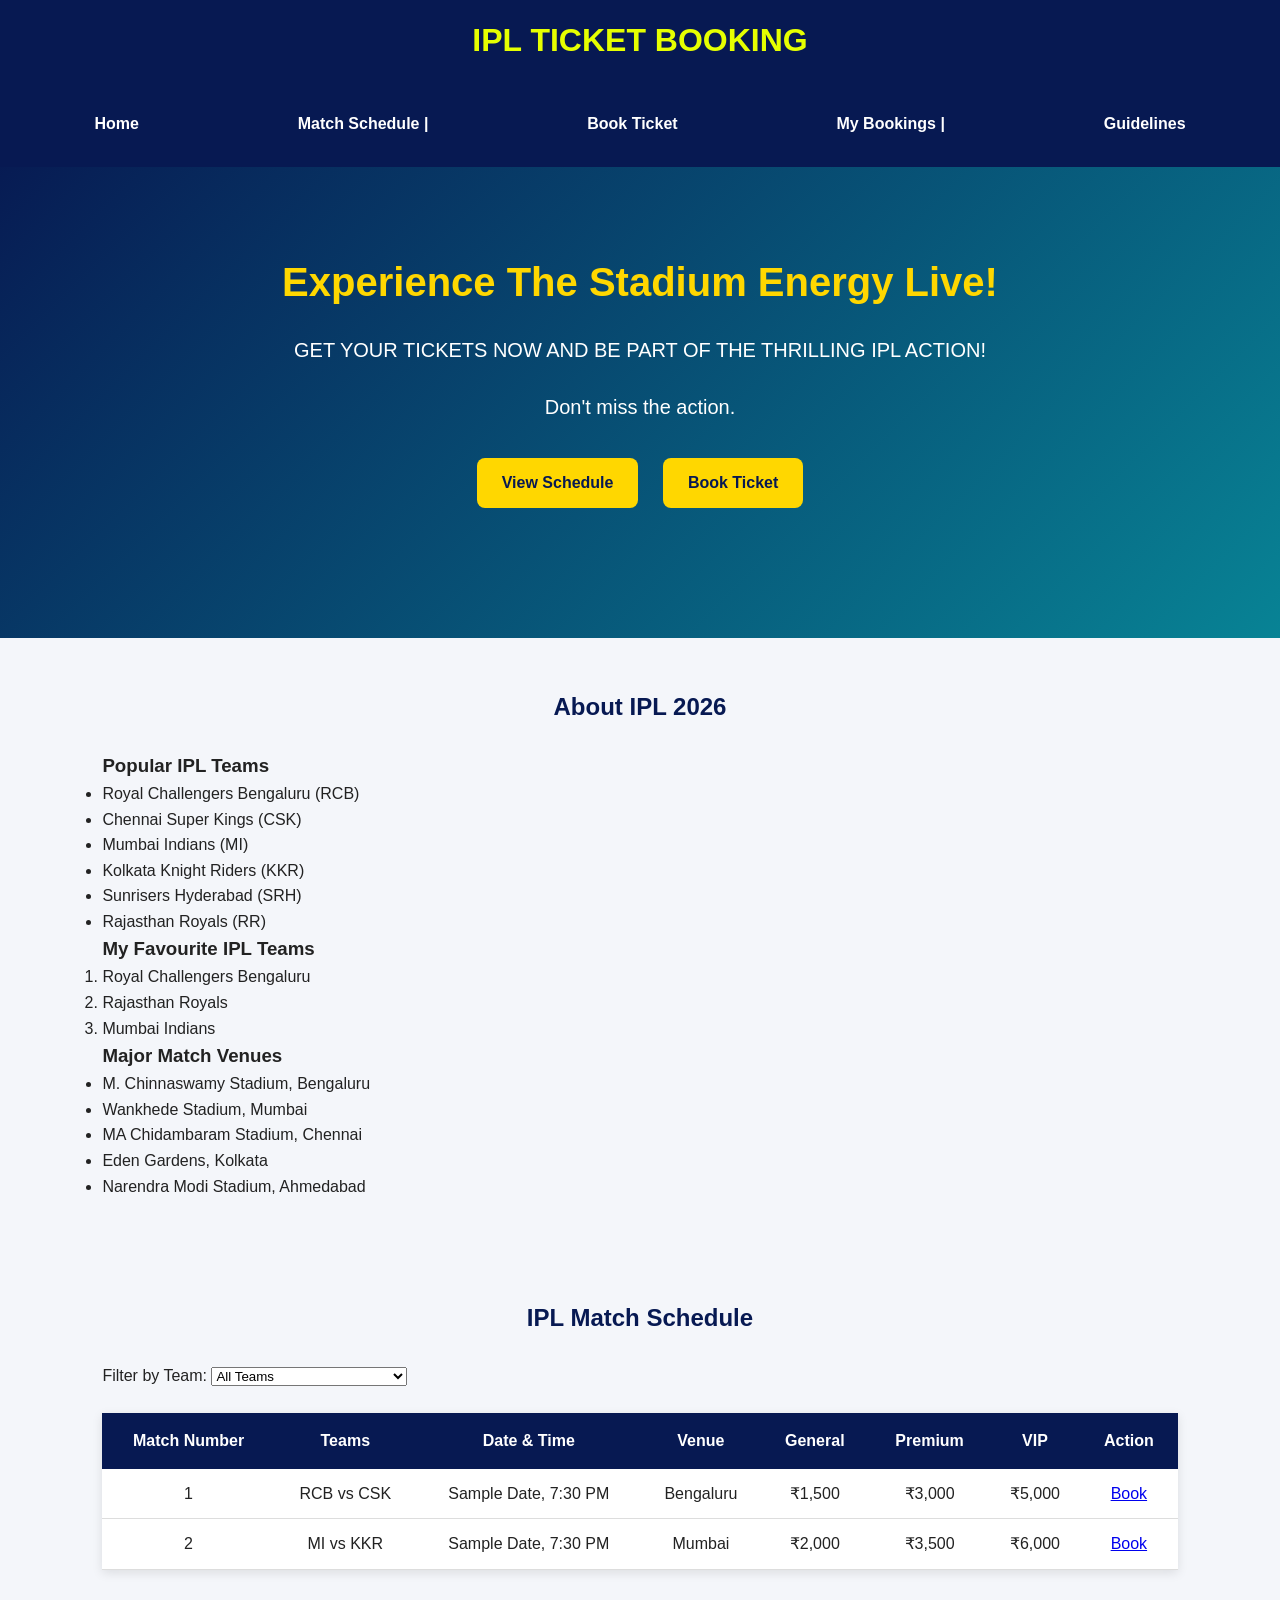
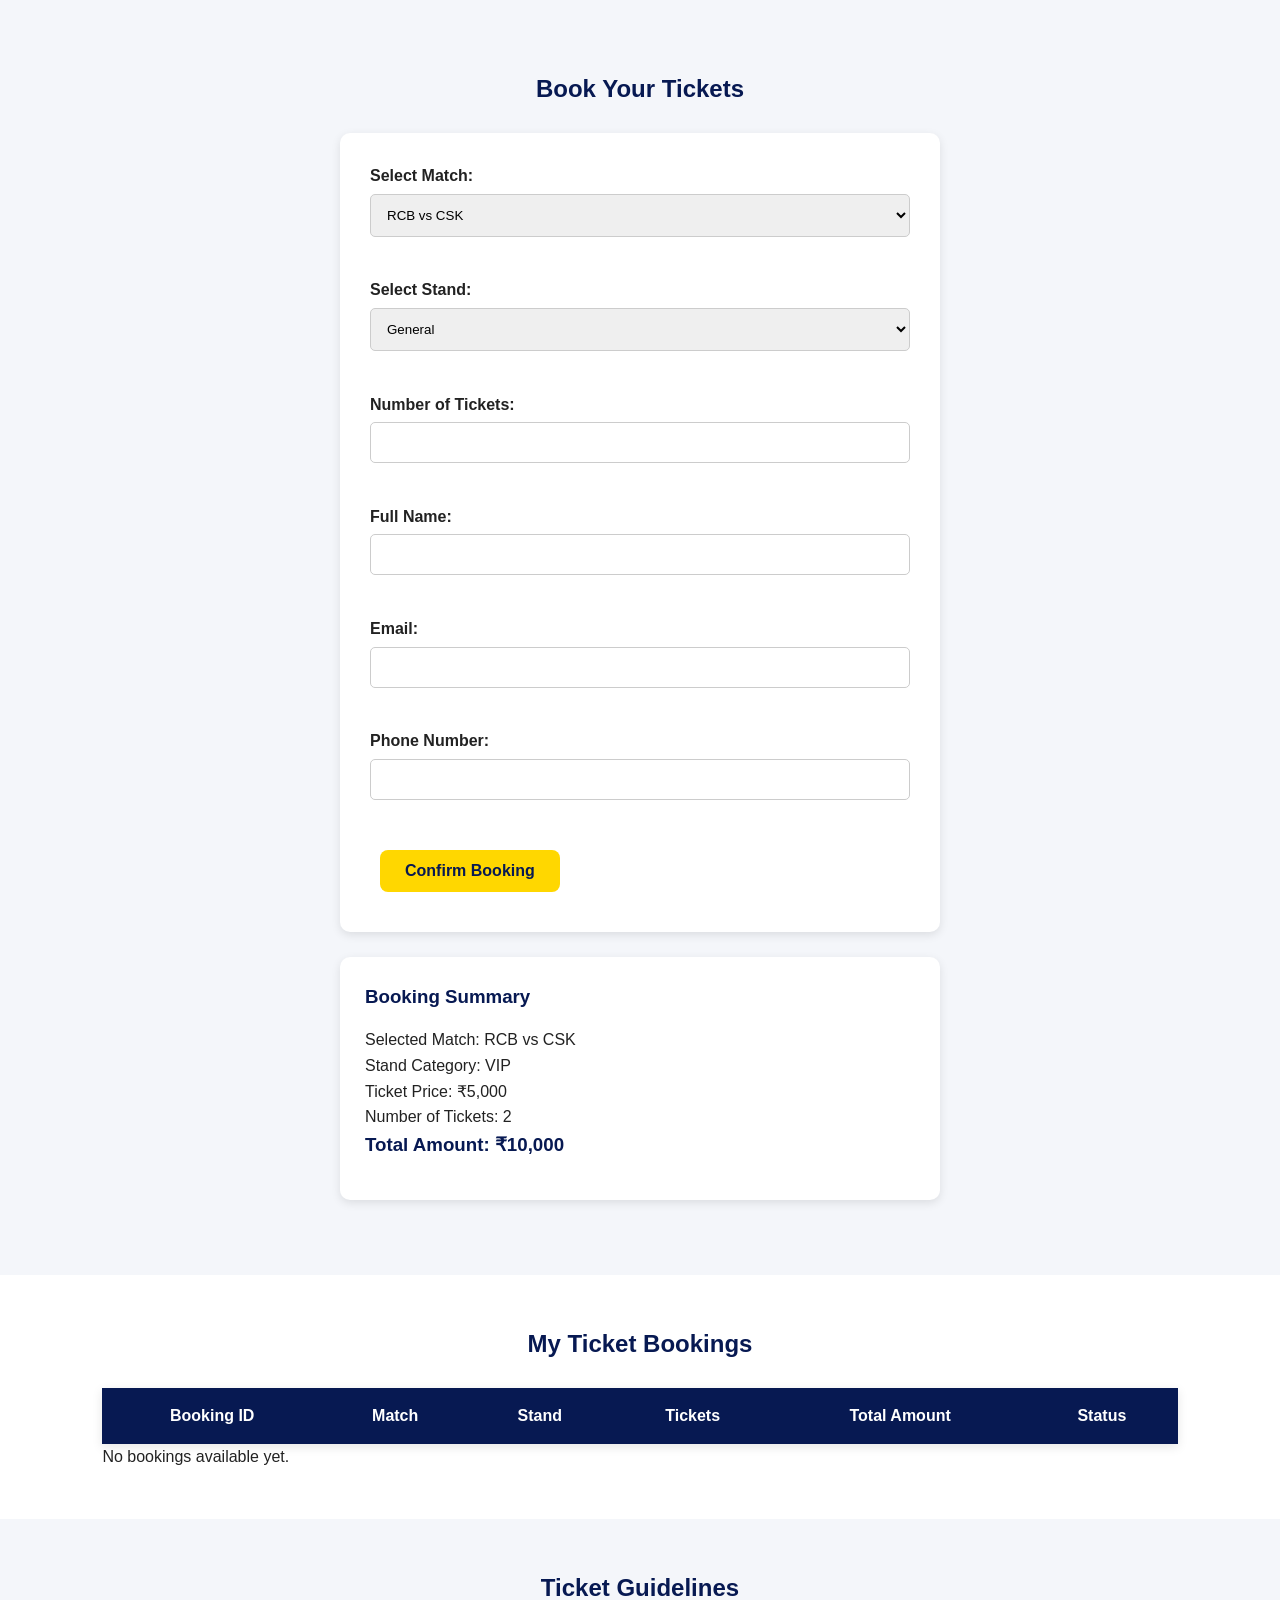
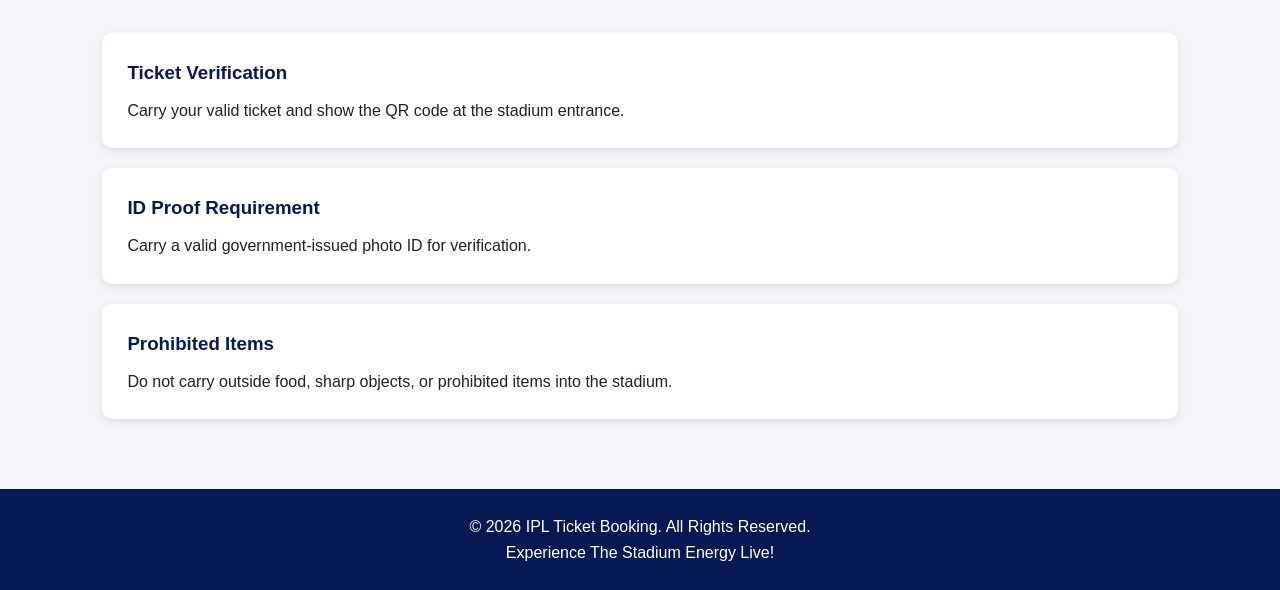
==== index.html @ 746bfd24 "Updated IPL Ticket Booking website" ====
<!DOCTYPE html>
<html lang="en">
    <head>
        <meta charset="UTF-8">
        <meta name="viewport" content="width=device-width, initial-scale=1.0">
        <title>IPL Ticket Booking</title>
        <link rel="stylesheet" href="styles.css">
    </head>

    <body>

    <header id="site-header">

        <h1>IPL TICKET BOOKING</h1>

        <nav>
            <a href="#home-banner">Home</a>
            <a href="#matches">Match Schedule |</a>
            <a href="booking.html">Book Ticket</a>
            <a href="#mybookings">My Bookings |</a>
            <a href="#guidelines">Guidelines</a>
        </nav>

    </header>

    <main>

       <section id="home-banner">

    <h1>Experience The Stadium Energy Live!</h1>

    <p>
        GET YOUR TICKETS NOW AND BE PART OF THE THRILLING IPL ACTION!
    </p>

    <p>
        Don't miss the action.
    </p>
    <a href="#matches">View Schedule</a>

    <a href="booking.html">Book Ticket</a>
    </section>

    <section id="about">

    <h2>About IPL 2026</h2>

    <h3>Popular IPL Teams</h3>

    <ul>
        <li>Royal Challengers Bengaluru (RCB)</li>
        <li>Chennai Super Kings (CSK)</li>
        <li>Mumbai Indians (MI)</li>
        <li>Kolkata Knight Riders (KKR)</li>
        <li>Sunrisers Hyderabad (SRH)</li>
        <li>Rajasthan Royals (RR)</li>
    </ul>

    <h3>My Favourite IPL Teams</h3>

 <ol>
    <li>Royal Challengers Bengaluru</li>
    <li>Rajasthan Royals</li>
    <li>Mumbai Indians</li>
 </ol>

    <h3>Major Match Venues</h3>

    <ul>
        <li>M. Chinnaswamy Stadium, Bengaluru</li>
        <li>Wankhede Stadium, Mumbai</li>
        <li>MA Chidambaram Stadium, Chennai</li>
        <li>Eden Gardens, Kolkata</li>
        <li>Narendra Modi Stadium, Ahmedabad</li>
    </ul>

        </section>

        <section id="matches">

    <h2>IPL Match Schedule</h2>
    <label for="team-filter">Filter by Team:</label>

<select id="team-filter">
    <option value="all">All Teams</option>
    <option value="RCB">Royal Challengers Bengaluru</option>
    <option value="CSK">Chennai Super Kings</option>
    <option value="MI">Mumbai Indians</option>
    <option value="KKR">Kolkata Knight Riders</option>
</select>

    <table>

        <thead>
            <tr>
                <th>Match Number</th>
                <th>Teams</th>
                <th>Date & Time</th>
                <th>Venue</th>
                <th>General</th>
                <th>Premium</th>
                <th>VIP</th>
                <th>Action</th>
            </tr>
        </thead>

        <tbody>

            <tr>
                <td>1</td>
                <td>RCB vs CSK</td>
                <td>Sample Date, 7:30 PM</td>
                <td>Bengaluru</td>
                <td>₹1,500</td>
                <td>₹3,000</td>
                <td>₹5,000</td>
                <td><a href="booking.html">Book</a></td>
            </tr>

            <tr>
                <td>2</td>
                <td>MI vs KKR</td>
                <td>Sample Date, 7:30 PM</td>
                <td>Mumbai</td>
                <td>₹2,000</td>
                <td>₹3,500</td>
                <td>₹6,000</td>
                <td><a href="#booking">Book</a></td>
           </tr>

        </tbody>

    </table>

</section>

        <section id="booking">

    <h2>Book Your Tickets</h2>

    <form>

        <label for="match">Select Match:</label>
        <select id="match" name="match">
            <option>RCB vs CSK</option>
            <option>MI vs KKR</option>
        </select>

        <br><br>

        <label for="stand">Select Stand:</label>
        <select id="stand" name="stand">
            <option>General</option>
            <option>Premium</option>
            <option>VIP</option>
        </select>

        <br><br>

        <label for="quantity">Number of Tickets:</label>
        <input type="number" id="quantity" name="quantity" min="1" required>

        <br><br>

        <label for="name">Full Name:</label>
        <input type="text" id="name" name="name" required>

        <br><br>

        <label for="email">Email:</label>
        <input type="email" id="email" name="email" required>

        <br><br>

        <label for="phone">Phone Number:</label>
        <input type="tel" id="phone" name="phone" required>

        <br><br>

        <button type="submit">Confirm Booking</button>

    </form>
    <aside>

    <h3>Booking Summary</h3>

    <p>Selected Match: RCB vs CSK</p>

    <p>Stand Category: VIP</p>

    <p>Ticket Price: ₹5,000</p>

    <p>Number of Tickets: 2</p>

    <h3>Total Amount: ₹10,000</h3>

</aside>

</section>

        <section id="mybookings">

    <h2>My Ticket Bookings</h2>

    <table>

        <thead>
            <tr>
                <th>Booking ID</th>
                <th>Match</th>
                <th>Stand</th>
                <th>Tickets</th>
                <th>Total Amount</th>
                <th>Status</th>
            </tr>
        </thead>

        <tbody>
            <!-- Booking records will appear here later -->
        </tbody>

    </table>

    <p>No bookings available yet.</p>

</section>

        <section id="guidelines">

    <h2>Ticket Guidelines</h2>

    <div>

        <article>
            <h3>Ticket Verification</h3>
            <p>Carry your valid ticket and show the QR code at the stadium entrance.</p>
        </article>

        <article>
            <h3>ID Proof Requirement</h3>
            <p>Carry a valid government-issued photo ID for verification.</p>
        </article>

        <article>
            <h3>Prohibited Items</h3>
            <p>Do not carry outside food, sharp objects, or prohibited items into the stadium.</p>
        </article>

    </div>

</section>

    </main>

    <footer>
    <p>©️ 2026 IPL Ticket Booking. All Rights Reserved.</p>
    <p>Experience The Stadium Energy Live!</p>
</footer>

</body>
        
    
</html>
---- styles.css ----
:root {
    --primary: #071952;
    --accent: lch(96.16% 97.11 106.06);
    --background: #F4F6FA;
    --text: #222222;
    --white: #ffffff;
}

* {
    margin: 0;
    padding: 0;
    box-sizing: border-box;
}

body {
    font-family: Arial, sans-serif;
    background-color: var(--background);
    color: var(--text);
    line-height: 1.6;
}

section {
    padding: 50px 8%;
}

h2 {
    text-align: center;
    color: var(--primary);
    margin-bottom: 25px;
}
header {
    background-color: var(--primary);
    position: fixed;
    top: 0;
    width: 100%;
    z-index: 1000;
}

nav {
    display: flex;
    justify-content: space-between;
    align-items: center;
    padding: 15px 8%;
}

nav h2 {
    color: var(--accent);
    margin: 0;
}

nav ul {
    display: flex;
    list-style: none;
    gap: 25px;
}

nav ul li a {
    color: var(--white);
    text-decoration: none;
    font-weight: bold;
}

nav ul li a:hover {
    color: var(--accent);
}
nav a {
    color: white;
    text-decoration: none;
    font-weight: bold;
    font-size: 16px;
    margin: 15px;
}

nav a:hover {
    color: gold;
}
#home-banner {
    background: linear-gradient(135deg, #071952, #088395);
    color: white;
    text-align: center;
    padding: 120px 20px;
}

#home-banner h1 {
    color: gold;
    font-size: 40px;
    margin-bottom: 20px;
}

#home-banner p {
    font-size: 20px;
    margin-bottom: 25px;
}
button {
    background-color: gold;
    color: #071952;
    padding: 12px 25px;
    border: none;
    border-radius: 8px;
    font-size: 16px;
    font-weight: bold;
    cursor: pointer;
    margin: 10px;
}

button:hover {
    background-color: white;
    transform: scale(1.05);
}
header {
    background-color: var(--primary);
    position: fixed;
    top: 0;
    width: 100%;
    z-index: 1000;
}

header h1 {
    color: var(--accent);
    text-align: center;
    padding: 15px;
}

nav {
    display: flex;
    justify-content: space-around;
    padding: 15px;
}

nav a {
    color: white;
    text-decoration: none;
    font-weight: bold;
}

nav a:hover {
    color: gold;
}

main {
    padding-top: 130px;
}
#home-banner a {
    display: inline-block;
    background-color: gold;
    color: #071952;
    padding: 12px 25px;
    margin: 10px;
    text-decoration: none;
    border-radius: 8px;
    font-weight: bold;
}

#home-banner a:hover {
    background-color: white;
    transform: scale(1.05);
}
#matches {
    background-color: var(--background);
}

table {
    width: 100%;
    border-collapse: collapse;
    margin-top: 25px;
    background-color: white;
    box-shadow: 0 3px 10px rgba(0,0,0,0.1);
}

th {
    background-color: var(--primary);
    color: white;
    padding: 15px;
}

td {
    padding: 12px;
    text-align: center;
    border-bottom: 1px solid #ddd;
}

tr:hover {
    background-color: #e8efff;
}
#booking {
    background-color: var(--background);
}

form {
    background-color: white;
    padding: 30px;
    border-radius: 10px;
    box-shadow: 0 3px 10px rgba(0,0,0,0.1);
    max-width: 600px;
    margin: auto;
}

form label {
    display: block;
    font-weight: bold;
    margin-bottom: 5px;
}

form input,
form select {
    width: 100%;
    padding: 12px;
    margin-bottom: 15px;
    border: 1px solid #ccc;
    border-radius: 5px;
}
aside {
    background-color: white;
    padding: 25px;
    margin: 25px auto;
    max-width: 600px;
    border-radius: 10px;
    box-shadow: 0 3px 10px rgba(0,0,0,0.1);
}

aside h3 {
    color: var(--primary);
    margin-bottom: 15px;
}
#mybookings {
    background-color: white;
}
#guidelines {
    background-color: var(--background);
}

article {
    background-color: white;
    padding: 25px;
    margin: 20px 0;
    border-radius: 10px;
    box-shadow: 0 3px 10px rgba(0,0,0,0.1);
}

article h3 {
    color: var(--primary);
    margin-bottom: 10px;
}
footer {
    background-color: var(--primary);
    color: white;
    text-align: center;
    padding: 25px;
}
@media (max-width: 768px) {

    nav {
        flex-wrap: wrap;
        gap: 10px;
    }

    nav a {
        font-size: 13px;
    }

    #home-banner h1 {
        font-size: 28px;
    }

    section {
        padding: 40px 5%;
    }

    #matches {
        overflow-x: auto;
    }
}
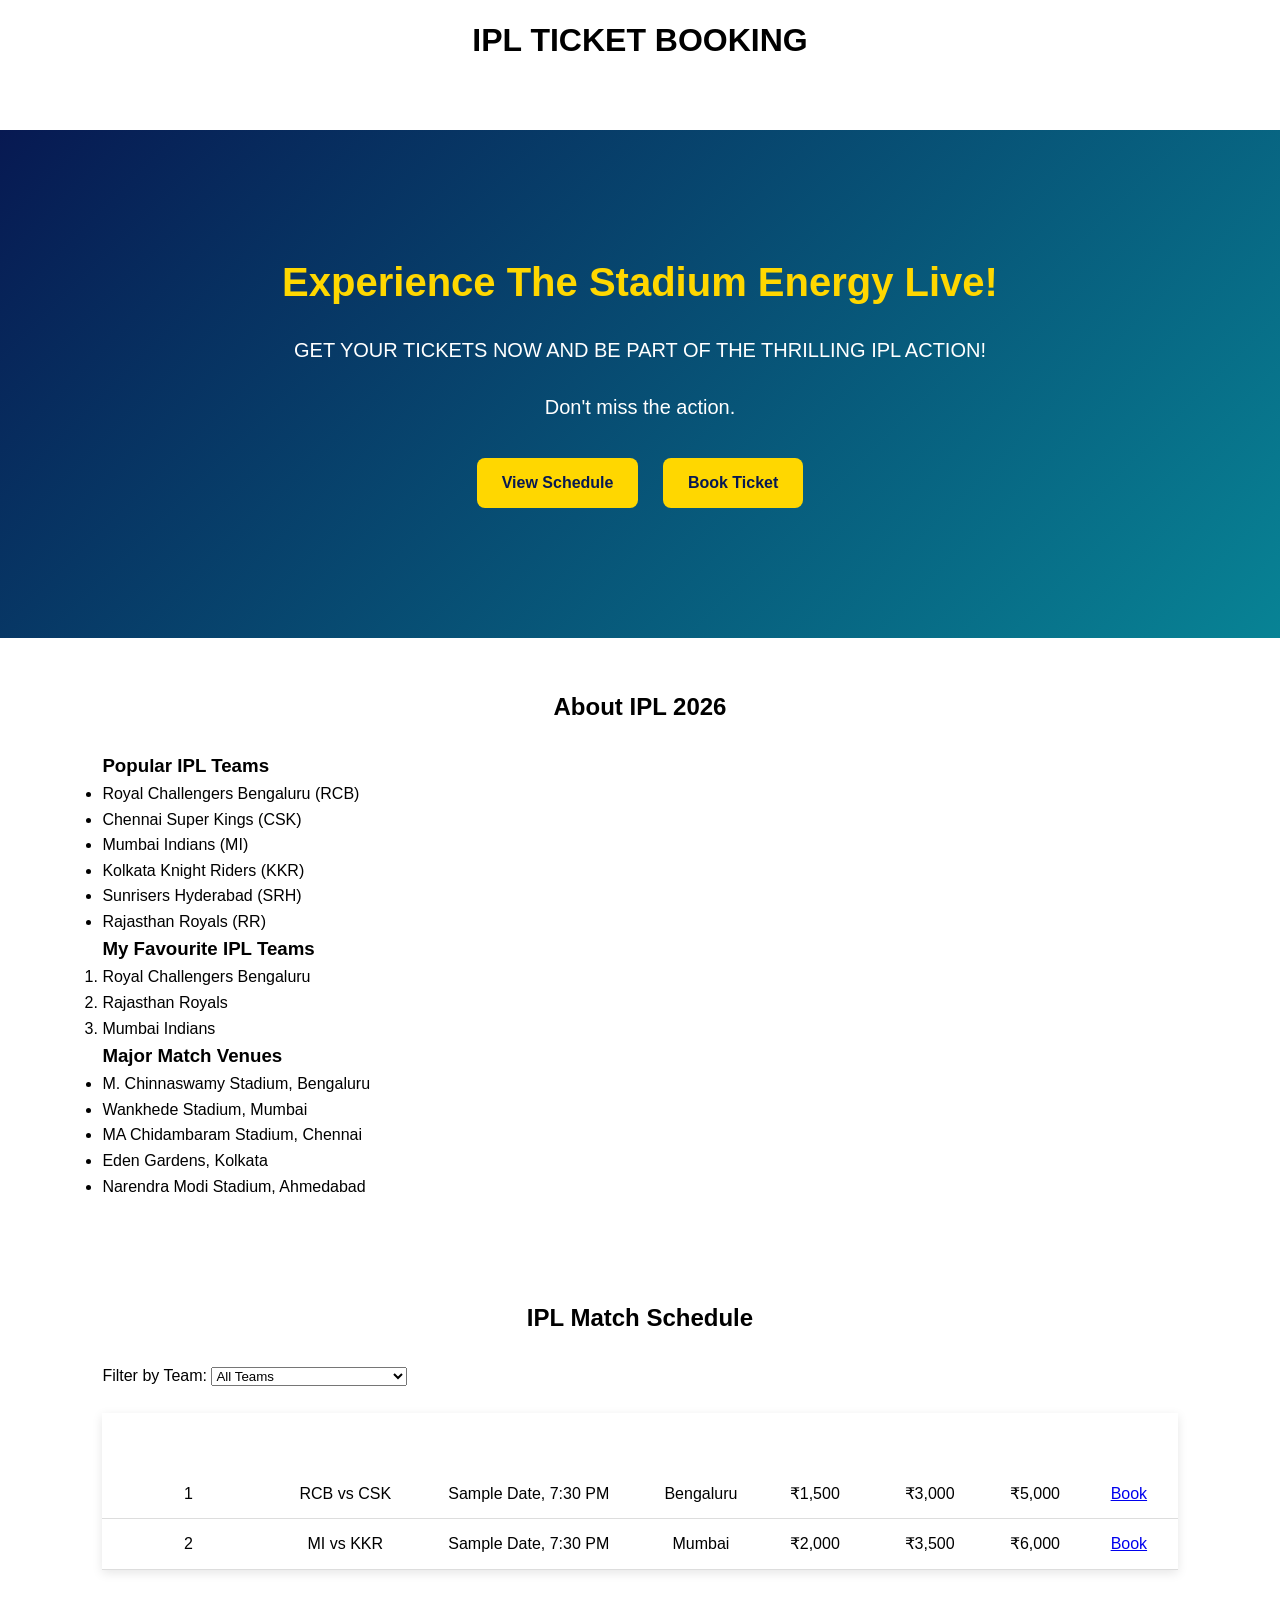
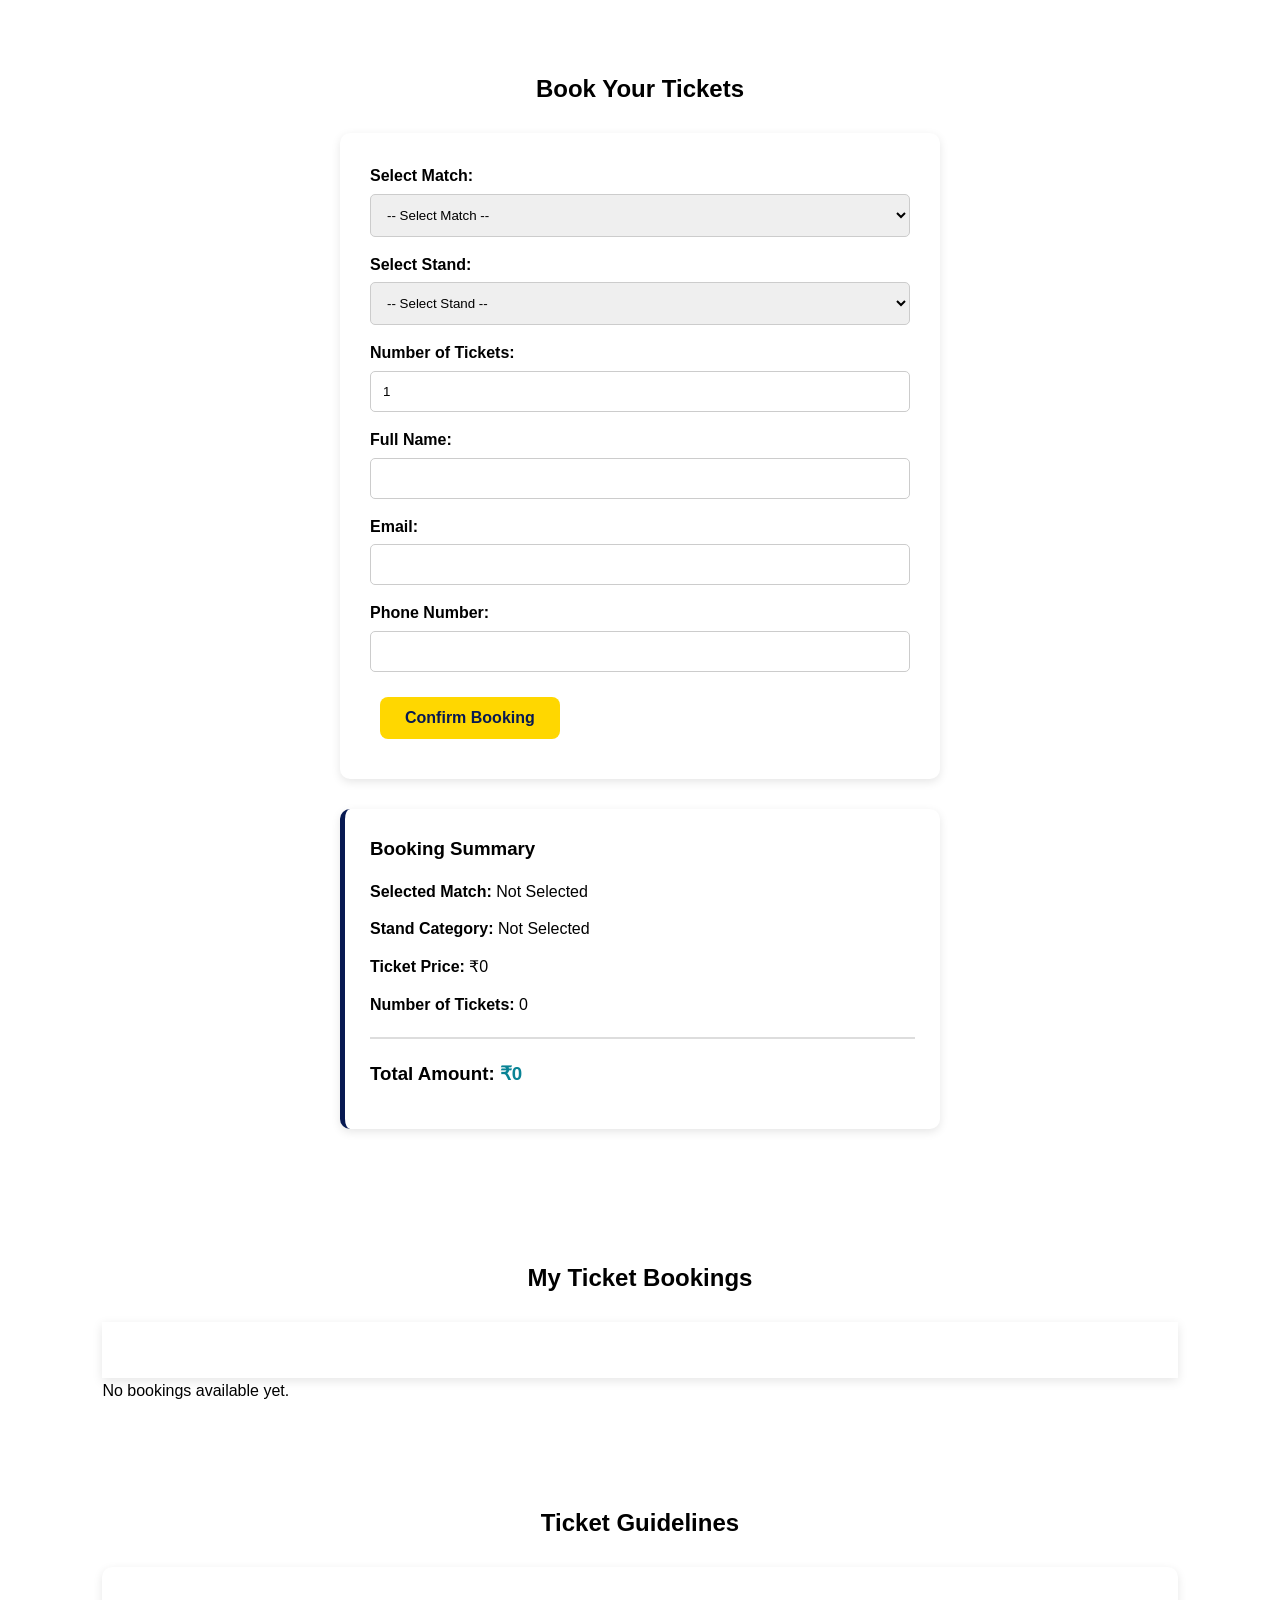
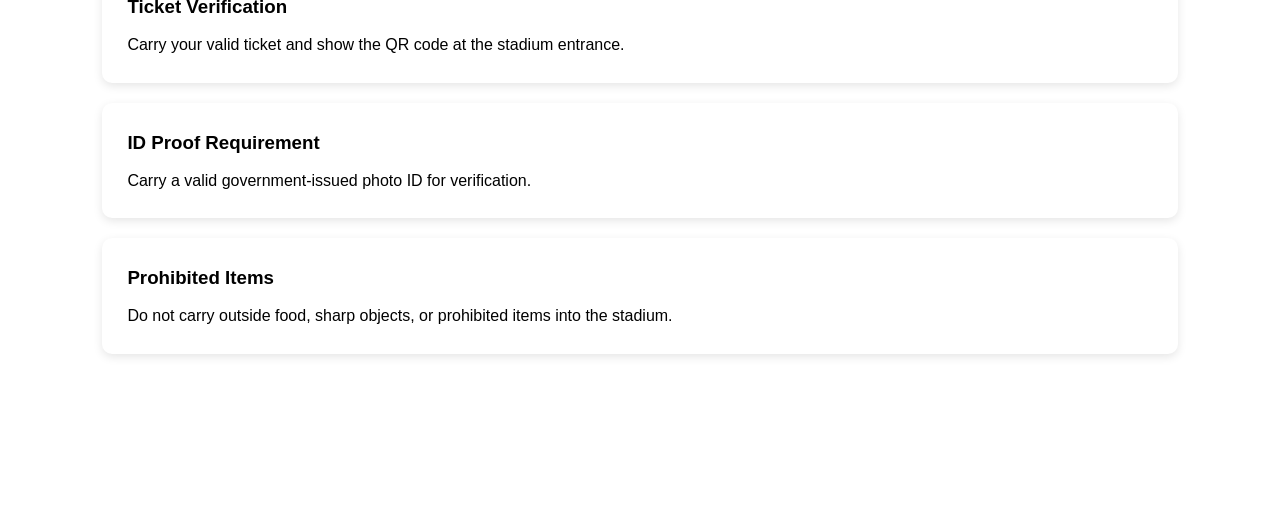
==== commit e9f9f8c4: "Activity 7: Add live booking summary and price calculation" ====
--- a/index.html
+++ b/index.html
@@ -1,263 +1,272 @@
 <!DOCTYPE html>
 <html lang="en">
-    <head>
-        <meta charset="UTF-8">
-        <meta name="viewport" content="width=device-width, initial-scale=1.0">
-        <title>IPL Ticket Booking</title>
-        <link rel="stylesheet" href="styles.css">
-    </head>
-
-    <body>
-
-    <header id="site-header">
-
-        <h1>IPL TICKET BOOKING</h1>
-
-        <nav>
-            <a href="#home-banner">Home</a>
-            <a href="#matches">Match Schedule |</a>
-            <a href="booking.html">Book Ticket</a>
-            <a href="#mybookings">My Bookings |</a>
-            <a href="#guidelines">Guidelines</a>
-        </nav>
-
-    </header>
-
-    <main>
-
-       <section id="home-banner">
-
-    <h1>Experience The Stadium Energy Live!</h1>
-
-    <p>
-        GET YOUR TICKETS NOW AND BE PART OF THE THRILLING IPL ACTION!
-    </p>
-
-    <p>
-        Don't miss the action.
-    </p>
-    <a href="#matches">View Schedule</a>
-
-    <a href="booking.html">Book Ticket</a>
-    </section>
-
+<head>
+    <meta charset="UTF-8">
+    <meta name="viewport" content="width=device-width, initial-scale=1.0">
+<title>IPL Ticket Booking</title>
+<link rel="stylesheet" href="styles.css">
+</head>
+<body>
+<!-- HEADER SECTION -->
+<header id="site-header">
+    <h1>IPL TICKET BOOKING</h1>
+    <nav>
+        <a href="#home-banner">Home</a>
+        <a href="#matches">Match Schedule</a>
+        <a href="#booking-form">Book Ticket</a>
+        <a href="#mybookings">My Bookings</a>
+        <a href="#guidelines">Guidelines</a>
+    </nav>
+</header>
+<main>
+    <!-- HOME BANNER SECTION -->
+    <section id="home-banner">
+        <h1>Experience The Stadium Energy Live!</h1>
+        <p>
+            GET YOUR TICKETS NOW AND BE PART OF THE THRILLING IPL ACTION!
+        </p>
+        <p>
+            Don't miss the action.
+        </p>
+        <a href="#matches">View Schedule</a>
+        <a href="#booking-form">Book Ticket</a>
+    </section>
+    <!-- ABOUT IPL SECTION -->
     <section id="about">
-
-    <h2>About IPL 2026</h2>
-
-    <h3>Popular IPL Teams</h3>
-
-    <ul>
-        <li>Royal Challengers Bengaluru (RCB)</li>
-        <li>Chennai Super Kings (CSK)</li>
-        <li>Mumbai Indians (MI)</li>
-        <li>Kolkata Knight Riders (KKR)</li>
-        <li>Sunrisers Hyderabad (SRH)</li>
-        <li>Rajasthan Royals (RR)</li>
-    </ul>
-
-    <h3>My Favourite IPL Teams</h3>
-
- <ol>
-    <li>Royal Challengers Bengaluru</li>
-    <li>Rajasthan Royals</li>
-    <li>Mumbai Indians</li>
- </ol>
-
-    <h3>Major Match Venues</h3>
-
-    <ul>
-        <li>M. Chinnaswamy Stadium, Bengaluru</li>
-        <li>Wankhede Stadium, Mumbai</li>
-        <li>MA Chidambaram Stadium, Chennai</li>
-        <li>Eden Gardens, Kolkata</li>
-        <li>Narendra Modi Stadium, Ahmedabad</li>
-    </ul>
-
-        </section>
-
-        <section id="matches">
-
-    <h2>IPL Match Schedule</h2>
-    <label for="team-filter">Filter by Team:</label>
-
-<select id="team-filter">
-    <option value="all">All Teams</option>
-    <option value="RCB">Royal Challengers Bengaluru</option>
-    <option value="CSK">Chennai Super Kings</option>
-    <option value="MI">Mumbai Indians</option>
-    <option value="KKR">Kolkata Knight Riders</option>
-</select>
-
-    <table>
-
-        <thead>
-            <tr>
-                <th>Match Number</th>
-                <th>Teams</th>
-                <th>Date & Time</th>
-                <th>Venue</th>
-                <th>General</th>
-                <th>Premium</th>
-                <th>VIP</th>
-                <th>Action</th>
-            </tr>
-        </thead>
-
-        <tbody>
-
-            <tr>
-                <td>1</td>
-                <td>RCB vs CSK</td>
-                <td>Sample Date, 7:30 PM</td>
-                <td>Bengaluru</td>
-                <td>₹1,500</td>
-                <td>₹3,000</td>
-                <td>₹5,000</td>
-                <td><a href="booking.html">Book</a></td>
-            </tr>
-
-            <tr>
-                <td>2</td>
-                <td>MI vs KKR</td>
-                <td>Sample Date, 7:30 PM</td>
-                <td>Mumbai</td>
-                <td>₹2,000</td>
-                <td>₹3,500</td>
-                <td>₹6,000</td>
-                <td><a href="#booking">Book</a></td>
-           </tr>
-
-        </tbody>
-
-    </table>
-
-</section>
-
-        <section id="booking">
-
-    <h2>Book Your Tickets</h2>
-
-    <form>
-
-        <label for="match">Select Match:</label>
-        <select id="match" name="match">
-            <option>RCB vs CSK</option>
-            <option>MI vs KKR</option>
+        <h2>About IPL 2026</h2>
+        <h3>Popular IPL Teams</h3>
+        <ul>
+            <li>Royal Challengers Bengaluru (RCB)</li>
+            <li>Chennai Super Kings (CSK)</li>
+            <li>Mumbai Indians (MI)</li>
+            <li>Kolkata Knight Riders (KKR)</li>
+            <li>Sunrisers Hyderabad (SRH)</li>
+            <li>Rajasthan Royals (RR)</li>
+        </ul>
+        <h3>My Favourite IPL Teams</h3>
+        <ol>
+            <li>Royal Challengers Bengaluru</li>
+            <li>Rajasthan Royals</li>
+            <li>Mumbai Indians</li>
+        </ol>
+        <h3>Major Match Venues</h3>
+        <ul>
+            <li>M. Chinnaswamy Stadium, Bengaluru</li>
+            <li>Wankhede Stadium, Mumbai</li>
+            <li>MA Chidambaram Stadium, Chennai</li>
+            <li>Eden Gardens, Kolkata</li>
+            <li>Narendra Modi Stadium, Ahmedabad</li>
+        </ul>
+    </section>
+    <!-- MATCH SCHEDULE SECTION -->
+    <section id="matches">
+        <h2>IPL Match Schedule</h2>
+        <label for="team-filter">Filter by Team:</label>
+        <select id="team-filter">
+            <option value="all">All Teams</option>
+            <option value="RCB">Royal Challengers Bengaluru</option>
+            <option value="CSK">Chennai Super Kings</option>
+            <option value="MI">Mumbai Indians</option>
+            <option value="KKR">Kolkata Knight Riders</option>
         </select>
-
-        <br><br>
-
-        <label for="stand">Select Stand:</label>
-        <select id="stand" name="stand">
-            <option>General</option>
-            <option>Premium</option>
-            <option>VIP</option>
-        </select>
-
-        <br><br>
-
-        <label for="quantity">Number of Tickets:</label>
-        <input type="number" id="quantity" name="quantity" min="1" required>
-
-        <br><br>
-
-        <label for="name">Full Name:</label>
-        <input type="text" id="name" name="name" required>
-
-        <br><br>
-
-        <label for="email">Email:</label>
-        <input type="email" id="email" name="email" required>
-
-        <br><br>
-
-        <label for="phone">Phone Number:</label>
-        <input type="tel" id="phone" name="phone" required>
-
-        <br><br>
-
-        <button type="submit">Confirm Booking</button>
-
-    </form>
-    <aside>
-
-    <h3>Booking Summary</h3>
-
-    <p>Selected Match: RCB vs CSK</p>
-
-    <p>Stand Category: VIP</p>
-
-    <p>Ticket Price: ₹5,000</p>
-
-    <p>Number of Tickets: 2</p>
-
-    <h3>Total Amount: ₹10,000</h3>
-
-</aside>
-
-</section>
-
-        <section id="mybookings">
-
-    <h2>My Ticket Bookings</h2>
-
-    <table>
-
-        <thead>
-            <tr>
-                <th>Booking ID</th>
-                <th>Match</th>
-                <th>Stand</th>
-                <th>Tickets</th>
-                <th>Total Amount</th>
-                <th>Status</th>
-            </tr>
-        </thead>
-
-        <tbody>
-            <!-- Booking records will appear here later -->
-        </tbody>
-
-    </table>
-
-    <p>No bookings available yet.</p>
-
-</section>
-
-        <section id="guidelines">
-
-    <h2>Ticket Guidelines</h2>
-
-    <div>
-
-        <article>
-            <h3>Ticket Verification</h3>
-            <p>Carry your valid ticket and show the QR code at the stadium entrance.</p>
-        </article>
-
-        <article>
-            <h3>ID Proof Requirement</h3>
-            <p>Carry a valid government-issued photo ID for verification.</p>
-        </article>
-
-        <article>
-            <h3>Prohibited Items</h3>
-            <p>Do not carry outside food, sharp objects, or prohibited items into the stadium.</p>
-        </article>
-
-    </div>
-
-</section>
-
-    </main>
-
-    <footer>
-    <p>©️ 2026 IPL Ticket Booking. All Rights Reserved.</p>
+        <table>
+            <thead>
+                <tr>
+                    <th>Match Number</th>
+                    <th>Teams</th>
+                    <th>Date & Time</th>
+                    <th>Venue</th>
+                    <th>General</th>
+                    <th>Premium</th>
+                    <th>VIP</th>
+                    <th>Action</th>
+                </tr>
+            </thead>
+            <tbody>
+                <tr>
+                    <td>1</td>
+                    <td>RCB vs CSK</td>
+                    <td>Sample Date, 7:30 PM</td>
+                    <td>Bengaluru</td>
+                    <td>₹1,500</td>
+                    <td>₹3,000</td>
+                    <td>₹5,000</td>
+                    <td>
+                        <a href="#booking-form">Book</a>
+                    </td>
+                </tr>
+                <tr>
+                    <td>2</td>
+                    <td>MI vs KKR</td>
+                    <td>Sample Date, 7:30 PM</td>
+                    <td>Mumbai</td>
+                    <td>₹2,000</td>
+                    <td>₹3,500</td>
+                    <td>₹6,000</td>
+                    <td>
+                        <a href="#booking-form">Book</a>
+                    </td>
+                </tr>
+            </tbody>
+        </table>
+    </section>
+    <!-- BOOKING FORM SECTION -->
+    <section id="booking">
+        <h2>Book Your Tickets</h2>
+        <form id="booking-form">
+            <!-- MATCH SELECTION -->
+            <label for="match-select">Select Match:</label>
+            <select id="match-select" name="match" required>
+                <option value="">-- Select Match --</option>
+                <option value="RCB vs CSK">
+                    RCB vs CSK
+                </option>
+                <option value="MI vs KKR">
+                    MI vs KKR
+                </option>
+            </select>
+            <!-- STAND SELECTION -->
+            <label for="stand-select">Select Stand:</label>
+            <select id="stand-select" name="stand" required>
+                <option value="">-- Select Stand --</option>
+                <option value="General">
+                    General
+                </option>
+                <option value="Premium">
+                    Premium
+                </option>
+                <option value="VIP">
+                    VIP
+                </option>
+            </select>
+            <!-- TICKET QUANTITY -->
+            <label for="ticket-quantity">Number of Tickets:</label>
+            <input
+                type="number"
+                id="ticket-quantity"
+                name="quantity"
+                min="1"
+                max="10"
+                value="1"
+                required
+            >
+            <!-- PERSONAL DETAILS -->
+            <label for="name">Full Name:</label>
+            <input
+                type="text"
+                id="name"
+                name="name"
+                required
+            >
+            <label for="email">Email:</label>
+            <input
+                type="email"
+                id="email"
+                name="email"
+                required
+            >
+            <label for="phone">Phone Number:</label>
+            <input
+                type="tel"
+                id="phone"
+                name="phone"
+                required
+            >
+            <br>
+            <button type="submit">
+                Confirm Booking
+            </button>
+        </form>
+        <!-- BOOKING SUMMARY CARD -->
+        <aside class="booking-summary">
+            <h3>Booking Summary</h3>
+            <p>
+                <strong>Selected Match:</strong>
+                <span id="summary-match">
+                    Not Selected
+                </span>
+            </p>
+            <p>
+                <strong>Stand Category:</strong>
+                <span id="summary-stand">
+                    Not Selected
+                </span>
+            </p>
+            <p>
+                <strong>Ticket Price:</strong>
+                <span id="summary-price">
+                    ₹0
+                </span>
+            </p>
+            <p>
+                <strong>Number of Tickets:</strong>
+                <span id="summary-quantity">
+                    0
+                </span>
+            </p>
+            <hr>
+            <h3>
+                Total Amount:
+                <span id="summary-total">
+                    ₹0
+                </span>
+            </h3>
+        </aside>
+    </section>
+    <!-- MY BOOKINGS SECTION -->
+    <section id="mybookings">
+        <h2>My Ticket Bookings</h2>
+        <table>
+            <thead>
+                <tr>
+                    <th>Booking ID</th>
+                    <th>Match</th>
+                    <th>Stand</th>
+                    <th>Tickets</th>
+                    <th>Total Amount</th>
+                    <th>Status</th>
+                </tr>
+            </thead>
+            <tbody>
+                <!-- Booking records will appear here later -->
+            </tbody>
+        </table>
+        <p>No bookings available yet.</p>
+    </section>
+    <!-- GUIDELINES SECTION -->
+    <section id="guidelines">
+        <h2>Ticket Guidelines</h2>
+        <div>
+            <article>
+                <h3>Ticket Verification</h3>
+                <p>
+                    Carry your valid ticket and show the QR code
+                    at the stadium entrance.
+                </p>
+            </article>
+            <article>
+                <h3>ID Proof Requirement</h3>
+                <p>
+                    Carry a valid government-issued photo ID
+                    for verification.
+                </p>
+            </article>
+            <article>
+                <h3>Prohibited Items</h3>
+                <p>
+                    Do not carry outside food, sharp objects,
+                    or prohibited items into the stadium.
+                </p>
+            </article>
+        </div>
+    </section>
+</main>
+<!-- FOOTER SECTION -->
+<footer>
+    <p>© 2026 IPL Ticket Booking. All Rights Reserved.</p>
     <p>Experience The Stadium Energy Live!</p>
 </footer>
-
+<!-- JAVASCRIPT FILE -->
+<script src="app.js"></script>
 </body>
-        
-    
 </html>
--- a/styles.css
+++ b/styles.css
@@ -1,272 +1,348 @@
+/* =================================
+ROOT VARIABLES
+================================= */
+
 :root {
-    --primary: #071952;
-    --accent: lch(96.16% 97.11 106.06);
-    --background: #F4F6FA;
-    --text: #222222;
-    --white: #ffffff;
-}
+–primary: #071952;
+–accent: lch(96.16% 97.11 106.06);
+–background: #F4F6FA;
+–text: #222222;
+–white: #ffffff;
+}
+
+/* =================================
+GENERAL STYLING
+================================= */
 
 * {
     margin: 0;
     padding: 0;
     box-sizing: border-box;
+    }
+
+html {
+scroll-behavior: smooth;
 }
 
 body {
-    font-family: Arial, sans-serif;
-    background-color: var(--background);
-    color: var(--text);
-    line-height: 1.6;
+font-family: Arial, sans-serif;
+background-color: var(–background);
+color: var(–text);
+line-height: 1.6;
 }
 
 section {
-    padding: 50px 8%;
+padding: 50px 8%;
 }
 
 h2 {
-    text-align: center;
-    color: var(--primary);
-    margin-bottom: 25px;
-}
+text-align: center;
+color: var(–primary);
+margin-bottom: 25px;
+}
+
+/* =================================
+HEADER AND NAVIGATION
+================================= */
+
 header {
-    background-color: var(--primary);
-    position: fixed;
-    top: 0;
-    width: 100%;
-    z-index: 1000;
+background-color: var(–primary);
+position: fixed;
+top: 0;
+width: 100%;
+z-index: 1000;
+}
+
+header h1 {
+color: var(–accent);
+text-align: center;
+padding: 15px;
 }
 
 nav {
-    display: flex;
-    justify-content: space-between;
-    align-items: center;
-    padding: 15px 8%;
-}
-
-nav h2 {
-    color: var(--accent);
-    margin: 0;
-}
-
-nav ul {
-    display: flex;
-    list-style: none;
-    gap: 25px;
-}
-
-nav ul li a {
-    color: var(--white);
-    text-decoration: none;
-    font-weight: bold;
-}
-
-nav ul li a:hover {
-    color: var(--accent);
-}
+display: flex;
+justify-content: space-around;
+align-items: center;
+padding: 15px;
+}
+
 nav a {
-    color: white;
-    text-decoration: none;
-    font-weight: bold;
-    font-size: 16px;
-    margin: 15px;
+color: white;
+text-decoration: none;
+font-weight: bold;
+font-size: 16px;
+margin: 10px;
 }
 
 nav a:hover {
-    color: gold;
-}
+color: gold;
+}
+
+/* =================================
+MAIN CONTENT
+================================= */
+
+main {
+padding-top: 130px;
+}
+
+/* =================================
+HOME BANNER
+================================= */
+
 #home-banner {
-    background: linear-gradient(135deg, #071952, #088395);
-    color: white;
-    text-align: center;
-    padding: 120px 20px;
+background: linear-gradient(135deg, #071952, #088395);
+color: white;
+text-align: center;
+padding: 120px 20px;
 }
 
 #home-banner h1 {
-    color: gold;
-    font-size: 40px;
-    margin-bottom: 20px;
+color: gold;
+font-size: 40px;
+margin-bottom: 20px;
 }
 
 #home-banner p {
-    font-size: 20px;
-    margin-bottom: 25px;
-}
+font-size: 20px;
+margin-bottom: 25px;
+}
+
+#home-banner a {
+display: inline-block;
+background-color: gold;
+color: #071952;
+padding: 12px 25px;
+margin: 10px;
+text-decoration: none;
+border-radius: 8px;
+font-weight: bold;
+}
+
+#home-banner a:hover {
+background-color: white;
+transform: scale(1.05);
+}
+
+/* =================================
+BUTTONS
+================================= */
+
 button {
-    background-color: gold;
-    color: #071952;
-    padding: 12px 25px;
-    border: none;
-    border-radius: 8px;
-    font-size: 16px;
-    font-weight: bold;
-    cursor: pointer;
-    margin: 10px;
+background-color: gold;
+color: #071952;
+padding: 12px 25px;
+border: none;
+border-radius: 8px;
+font-size: 16px;
+font-weight: bold;
+cursor: pointer;
+margin: 10px;
 }
 
 button:hover {
-    background-color: white;
-    transform: scale(1.05);
-}
-header {
-    background-color: var(--primary);
-    position: fixed;
-    top: 0;
-    width: 100%;
-    z-index: 1000;
-}
-
-header h1 {
-    color: var(--accent);
-    text-align: center;
-    padding: 15px;
-}
-
-nav {
-    display: flex;
-    justify-content: space-around;
-    padding: 15px;
-}
-
-nav a {
-    color: white;
-    text-decoration: none;
-    font-weight: bold;
-}
-
-nav a:hover {
-    color: gold;
-}
-
-main {
-    padding-top: 130px;
-}
-#home-banner a {
-    display: inline-block;
-    background-color: gold;
-    color: #071952;
-    padding: 12px 25px;
-    margin: 10px;
-    text-decoration: none;
-    border-radius: 8px;
-    font-weight: bold;
-}
-
-#home-banner a:hover {
-    background-color: white;
-    transform: scale(1.05);
-}
+background-color: white;
+transform: scale(1.05);
+}
+
+/* =================================
+MATCH SCHEDULE
+================================= */
+
 #matches {
-    background-color: var(--background);
+background-color: var(–background);
 }
 
 table {
-    width: 100%;
-    border-collapse: collapse;
-    margin-top: 25px;
-    background-color: white;
-    box-shadow: 0 3px 10px rgba(0,0,0,0.1);
+width: 100%;
+border-collapse: collapse;
+margin-top: 25px;
+background-color: white;
+box-shadow: 0 3px 10px rgba(0,0,0,0.1);
 }
 
 th {
-    background-color: var(--primary);
-    color: white;
-    padding: 15px;
+background-color: var(–primary);
+color: white;
+padding: 15px;
 }
 
 td {
-    padding: 12px;
-    text-align: center;
-    border-bottom: 1px solid #ddd;
+padding: 12px;
+text-align: center;
+border-bottom: 1px solid #ddd;
 }
 
 tr:hover {
-    background-color: #e8efff;
-}
+background-color: #e8efff;
+}
+
+/* =================================
+BOOKING FORM
+================================= */
+
 #booking {
-    background-color: var(--background);
+background-color: var(–background);
 }
 
 form {
-    background-color: white;
-    padding: 30px;
-    border-radius: 10px;
-    box-shadow: 0 3px 10px rgba(0,0,0,0.1);
-    max-width: 600px;
-    margin: auto;
+background-color: white;
+padding: 30px;
+border-radius: 10px;
+box-shadow: 0 3px 10px rgba(0,0,0,0.1);
+max-width: 600px;
+margin: auto;
 }
 
 form label {
-    display: block;
-    font-weight: bold;
-    margin-bottom: 5px;
+display: block;
+font-weight: bold;
+margin-bottom: 5px;
 }
 
 form input,
 form select {
+width: 100%;
+padding: 12px;
+margin-bottom: 15px;
+border: 1px solid #ccc;
+border-radius: 5px;
+}
+
+/* =================================
+BOOKING SUMMARY CARD
+================================= */
+
+.booking-summary {
+background-color: white;
+
+padding: 25px;
+margin: 30px auto;
+max-width: 600px;
+border-radius: 10px;
+box-shadow: 0 3px 10px rgba(0,0,0,0.1);
+border-left: 5px solid #071952;
+
+}
+
+.booking-summary h3 {
+color: var(–primary);
+margin-bottom: 15px;
+}
+
+.booking-summary p {
+font-size: 16px;
+margin: 12px 0;
+}
+
+.booking-summary hr {
+border: 1px solid #dddddd;
+margin: 20px 0;
+}
+
+#summary-total {
+color: #088395;
+font-weight: bold;
+}
+
+/* =================================
+MY BOOKINGS
+================================= */
+
+#mybookings {
+background-color: white;
+}
+
+/* =================================
+GUIDELINES
+================================= */
+
+#guidelines {
+background-color: var(–background);
+}
+
+article {
+background-color: white;
+padding: 25px;
+margin: 20px 0;
+border-radius: 10px;
+box-shadow: 0 3px 10px rgba(0,0,0,0.1);
+}
+
+article h3 {
+color: var(–primary);
+margin-bottom: 10px;
+}
+
+/* =================================
+FOOTER
+================================= */
+
+footer {
+background-color: var(–primary);
+color: white;
+text-align: center;
+padding: 25px;
+}
+
+/* =================================
+ACTIVITY 5 - SMOOTH SCROLLING
+================================= */
+
+#booking-form {
+scroll-margin-top: 150px;
+}
+
+/* =================================
+ACTIVITY 5 - TOAST NOTIFICATION
+================================= */
+
+.toast {
+position: fixed;
+
+bottom: 30px;
+right: 30px;
+background-color: #071952;
+color: white;
+padding: 15px 25px;
+border-radius: 8px;
+font-size: 16px;
+font-weight: bold;
+box-shadow: 0 3px 10px rgba(0, 0, 0, 0.2);
+opacity: 0;
+transition: opacity 0.4s ease;
+z-index: 2000;
+
+}
+
+.toast.show {
+opacity: 1;
+}
+
+/* =================================
+RESPONSIVE DESIGN
+================================= */
+
+@media (max-width: 768px) {
+
+nav {
+    flex-wrap: wrap;
+    gap: 10px;
+}
+nav a {
+    font-size: 13px;
+}
+#home-banner h1 {
+    font-size: 28px;
+}
+section {
+    padding: 40px 5%;
+}
+#matches {
+    overflow-x: auto;
+}
+.booking-summary {
     width: 100%;
-    padding: 12px;
-    margin-bottom: 15px;
-    border: 1px solid #ccc;
-    border-radius: 5px;
-}
-aside {
-    background-color: white;
-    padding: 25px;
-    margin: 25px auto;
-    max-width: 600px;
-    border-radius: 10px;
-    box-shadow: 0 3px 10px rgba(0,0,0,0.1);
-}
-
-aside h3 {
-    color: var(--primary);
-    margin-bottom: 15px;
-}
-#mybookings {
-    background-color: white;
-}
-#guidelines {
-    background-color: var(--background);
-}
-
-article {
-    background-color: white;
-    padding: 25px;
-    margin: 20px 0;
-    border-radius: 10px;
-    box-shadow: 0 3px 10px rgba(0,0,0,0.1);
-}
-
-article h3 {
-    color: var(--primary);
-    margin-bottom: 10px;
-}
-footer {
-    background-color: var(--primary);
-    color: white;
-    text-align: center;
-    padding: 25px;
-}
-@media (max-width: 768px) {
-
-    nav {
-        flex-wrap: wrap;
-        gap: 10px;
-    }
-
-    nav a {
-        font-size: 13px;
-    }
-
-    #home-banner h1 {
-        font-size: 28px;
-    }
-
-    section {
-        padding: 40px 5%;
-    }
-
-    #matches {
-        overflow-x: auto;
-    }
+}
+
 }
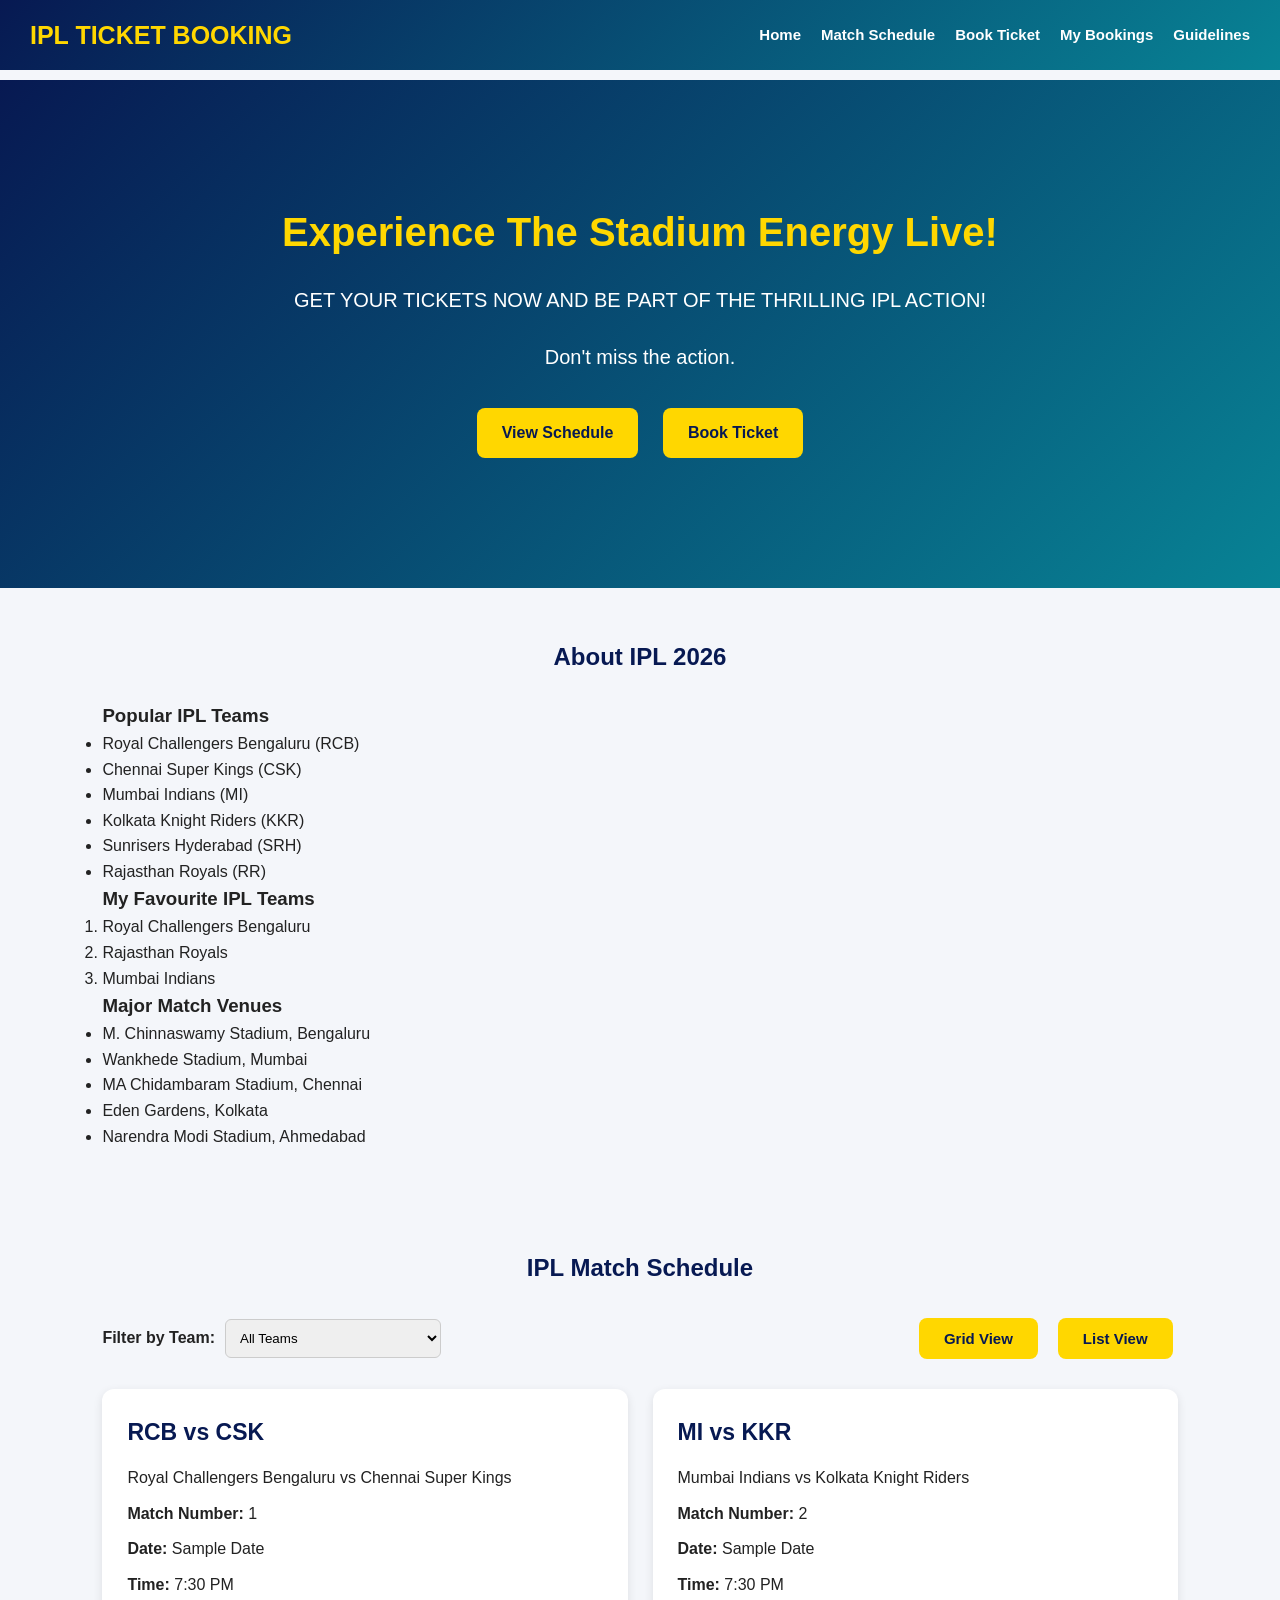
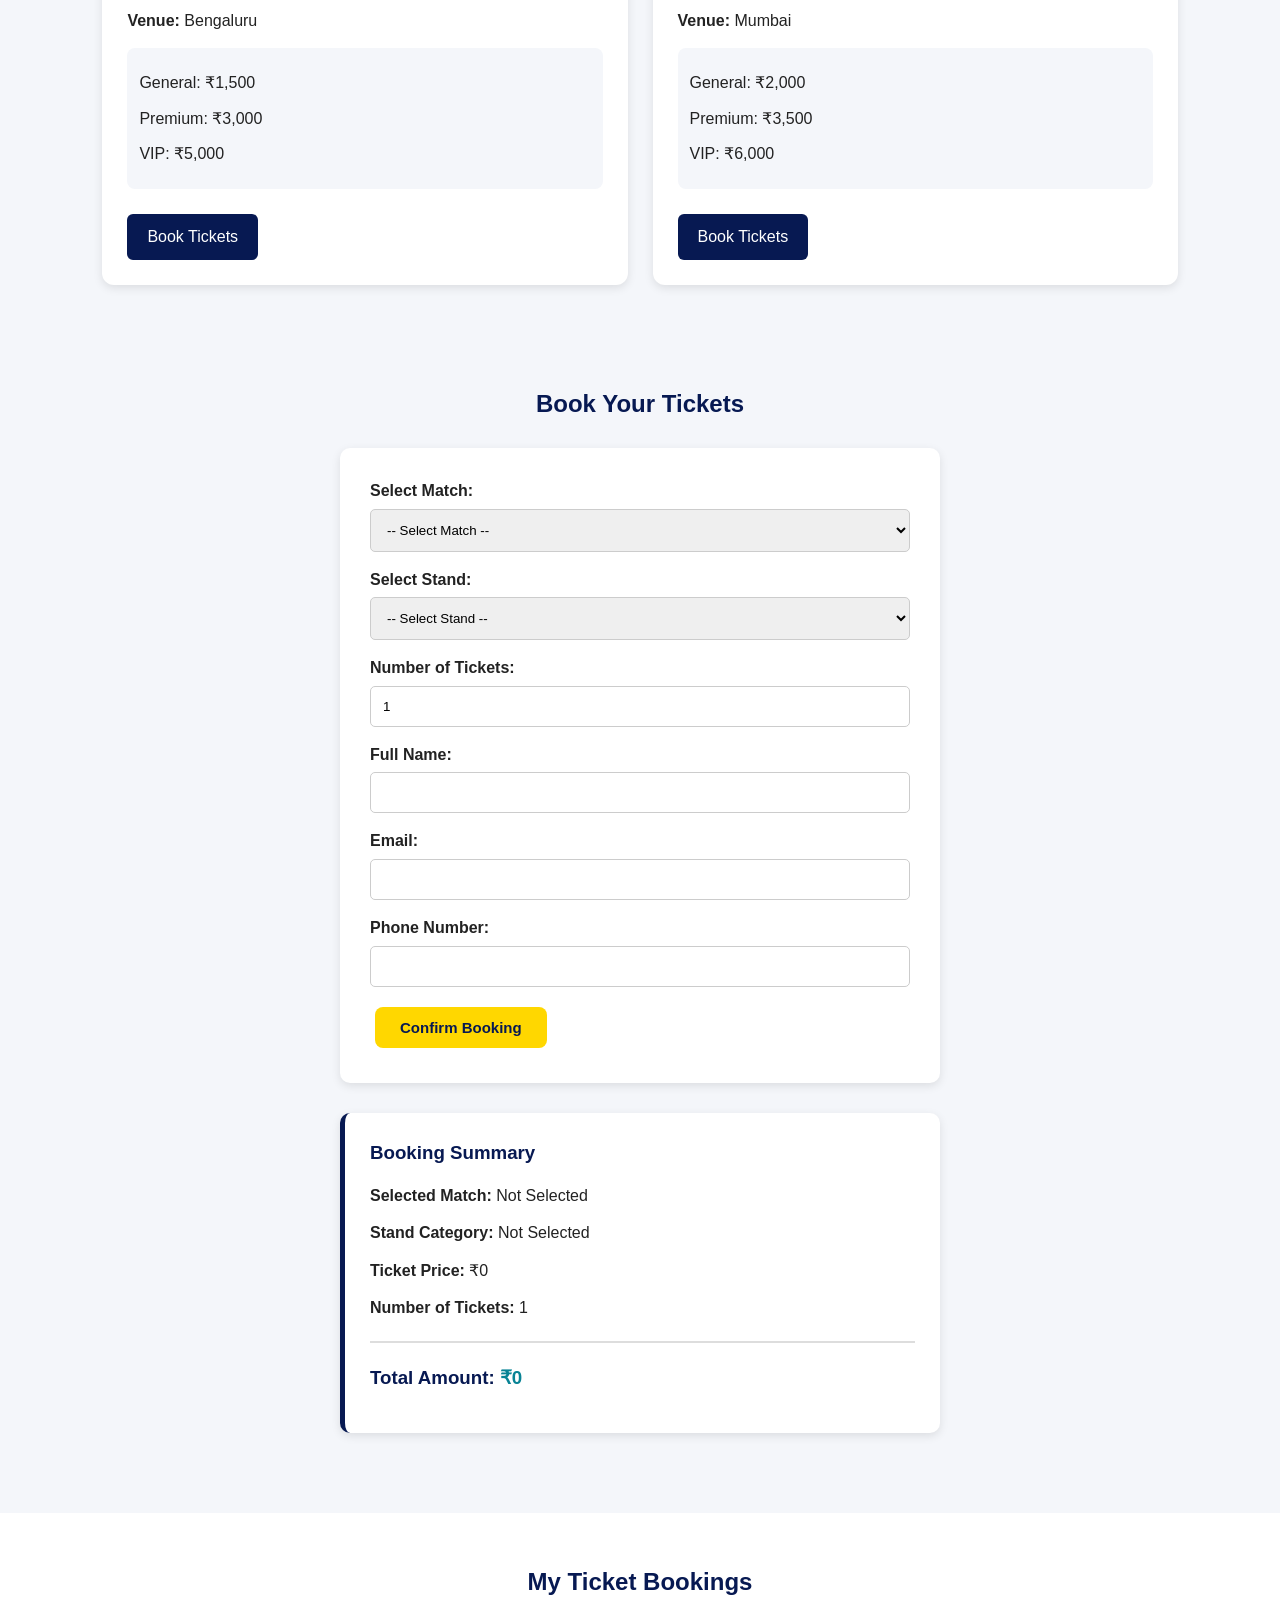
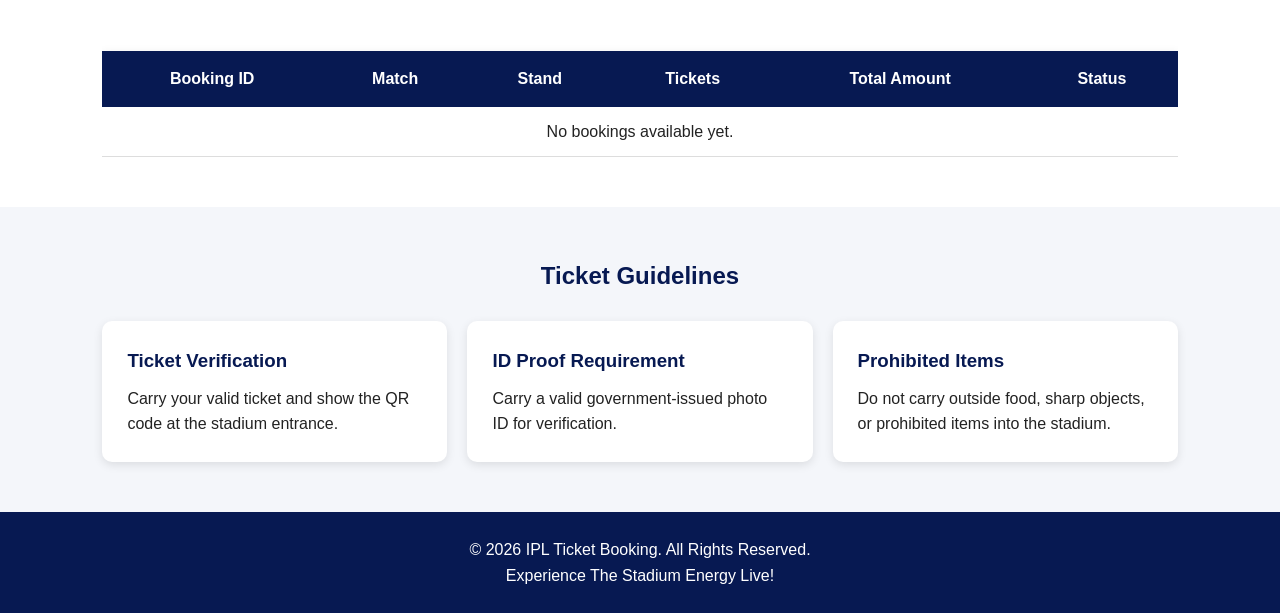
==== commit 594d8087: "Completed Activity 8 Responsive Layout using CSS Grid and Flexbox" ====
--- a/index.html
+++ b/index.html
@@ -9,14 +9,25 @@
 <body>
 <!-- HEADER SECTION -->
 <header id="site-header">
-    <h1>IPL TICKET BOOKING</h1>
-    <nav>
-        <a href="#home-banner">Home</a>
-        <a href="#matches">Match Schedule</a>
-        <a href="#booking-form">Book Ticket</a>
-        <a href="#mybookings">My Bookings</a>
-        <a href="#guidelines">Guidelines</a>
-    </nav>
+    <div class="navbar">
+        <div class="logo">
+            <h1>IPL TICKET BOOKING</h1>
+        </div>
+        <!-- HAMBURGER BUTTON -->
+        <button class="menu-toggle" id="menu-toggle"
+            aria-label="Toggle navigation"
+            aria-expanded="false">
+            ☰
+        </button>
+        <!-- NAVIGATION LINKS -->
+        <nav id="nav-menu">
+            <a href="#home-banner">Home</a>
+            <a href="#matches">Match Schedule</a>
+            <a href="#booking-form">Book Ticket</a>
+            <a href="#mybookings">My Bookings</a>
+            <a href="#guidelines">Guidelines</a>
+        </nav>
+    </div>
 </header>
 <main>
     <!-- HOME BANNER SECTION -->
@@ -61,61 +72,80 @@
     <!-- MATCH SCHEDULE SECTION -->
     <section id="matches">
         <h2>IPL Match Schedule</h2>
-        <label for="team-filter">Filter by Team:</label>
-        <select id="team-filter">
-            <option value="all">All Teams</option>
-            <option value="RCB">Royal Challengers Bengaluru</option>
-            <option value="CSK">Chennai Super Kings</option>
-            <option value="MI">Mumbai Indians</option>
-            <option value="KKR">Kolkata Knight Riders</option>
-        </select>
-        <table>
-            <thead>
-                <tr>
-                    <th>Match Number</th>
-                    <th>Teams</th>
-                    <th>Date & Time</th>
-                    <th>Venue</th>
-                    <th>General</th>
-                    <th>Premium</th>
-                    <th>VIP</th>
-                    <th>Action</th>
-                </tr>
-            </thead>
-            <tbody>
-                <tr>
-                    <td>1</td>
-                    <td>RCB vs CSK</td>
-                    <td>Sample Date, 7:30 PM</td>
-                    <td>Bengaluru</td>
-                    <td>₹1,500</td>
-                    <td>₹3,000</td>
-                    <td>₹5,000</td>
-                    <td>
-                        <a href="#booking-form">Book</a>
-                    </td>
-                </tr>
-                <tr>
-                    <td>2</td>
-                    <td>MI vs KKR</td>
-                    <td>Sample Date, 7:30 PM</td>
-                    <td>Mumbai</td>
-                    <td>₹2,000</td>
-                    <td>₹3,500</td>
-                    <td>₹6,000</td>
-                    <td>
-                        <a href="#booking-form">Book</a>
-                    </td>
-                </tr>
-            </tbody>
-        </table>
+        <!-- FILTER AND VIEW CONTROLS -->
+        <div class="match-controls">
+            <div class="filter-container">
+                <label for="team-filter">
+                    Filter by Team:
+                </label>
+                <select id="team-filter">
+                    <option value="all">All Teams</option>
+                    <option value="RCB">Royal Challengers Bengaluru</option>
+                    <option value="CSK">Chennai Super Kings</option>
+                    <option value="MI">Mumbai Indians</option>
+                    <option value="KKR">Kolkata Knight Riders</option>
+                </select>
+            </div>
+            <!-- GRID AND LIST BUTTONS -->
+            <div class="view-buttons">
+                <button type="button" id="grid-view">
+                    Grid View
+                </button>
+                <button type="button" id="list-view">
+                    List View
+                </button>
+            </div>
+        </div>
+        <!-- MATCH CARDS -->
+        <div class="matches-grid" id="matches-container">
+            <!-- MATCH 1 -->
+            <div class="match-card" data-teams="RCB,CSK">
+                <h3>RCB vs CSK</h3>
+                <p>
+                    Royal Challengers Bengaluru vs Chennai Super Kings
+                </p>
+                <p><strong>Match Number:</strong> 1</p>
+                <p><strong>Date:</strong> Sample Date</p>
+                <p><strong>Time:</strong> 7:30 PM</p>
+                <p><strong>Venue:</strong> Bengaluru</p>
+                <div class="ticket-prices">
+                    <p>General: ₹1,500</p>
+                    <p>Premium: ₹3,000</p>
+                    <p>VIP: ₹5,000</p>
+                </div>
+                <a href="#booking-form" class="book-btn">
+                    Book Tickets
+                </a>
+            </div>
+            <!-- MATCH 2 -->
+            <div class="match-card" data-teams="MI,KKR">
+                <h3>MI vs KKR</h3>
+                <p>
+                    Mumbai Indians vs Kolkata Knight Riders
+                </p>
+                <p><strong>Match Number:</strong> 2</p>
+                <p><strong>Date:</strong> Sample Date</p>
+                <p><strong>Time:</strong> 7:30 PM</p>
+                <p><strong>Venue:</strong> Mumbai</p>
+                <div class="ticket-prices">
+                    <p>General: ₹2,000</p>
+                    <p>Premium: ₹3,500</p>
+                    <p>VIP: ₹6,000</p>
+                </div>
+                <a href="#booking-form" class="book-btn">
+                    Book Tickets
+                </a>
+            </div>
+        </div>
     </section>
     <!-- BOOKING FORM SECTION -->
     <section id="booking">
         <h2>Book Your Tickets</h2>
         <form id="booking-form">
             <!-- MATCH SELECTION -->
-            <label for="match-select">Select Match:</label>
+            <label for="match-select">
+                Select Match:
+            </label>
             <select id="match-select" name="match" required>
                 <option value="">-- Select Match --</option>
                 <option value="RCB vs CSK">
@@ -126,21 +156,19 @@
                 </option>
             </select>
             <!-- STAND SELECTION -->
-            <label for="stand-select">Select Stand:</label>
+            <label for="stand-select">
+                Select Stand:
+            </label>
             <select id="stand-select" name="stand" required>
                 <option value="">-- Select Stand --</option>
-                <option value="General">
-                    General
-                </option>
-                <option value="Premium">
-                    Premium
-                </option>
-                <option value="VIP">
-                    VIP
-                </option>
+                <option value="General">General</option>
+                <option value="Premium">Premium</option>
+                <option value="VIP">VIP</option>
             </select>
             <!-- TICKET QUANTITY -->
-            <label for="ticket-quantity">Number of Tickets:</label>
+            <label for="ticket-quantity">
+                Number of Tickets:
+            </label>
             <input
                 type="number"
                 id="ticket-quantity"
@@ -156,6 +184,8 @@
                 type="text"
                 id="name"
                 name="name"
+                minlength="3"
+                maxlength="30"
                 required
             >
             <label for="email">Email:</label>
@@ -170,9 +200,10 @@
                 type="tel"
                 id="phone"
                 name="phone"
+                pattern="[0-9]{10}"
+                maxlength="10"
                 required
             >
-            <br>
             <button type="submit">
                 Confirm Booking
             </button>
@@ -216,42 +247,50 @@
     <!-- MY BOOKINGS SECTION -->
     <section id="mybookings">
         <h2>My Ticket Bookings</h2>
-        <table>
-            <thead>
-                <tr>
-                    <th>Booking ID</th>
-                    <th>Match</th>
-                    <th>Stand</th>
-                    <th>Tickets</th>
-                    <th>Total Amount</th>
-                    <th>Status</th>
-                </tr>
-            </thead>
-            <tbody>
-                <!-- Booking records will appear here later -->
-            </tbody>
-        </table>
-        <p>No bookings available yet.</p>
+        <div class="table-container">
+            <table>
+                <thead>
+                    <tr>
+                        <th>Booking ID</th>
+                        <th>Match</th>
+                        <th>Stand</th>
+                        <th>Tickets</th>
+                        <th>Total Amount</th>
+                        <th>Status</th>
+                    </tr>
+                </thead>
+                <tbody>
+                    <tr>
+                        <td colspan="6">
+                            No bookings available yet.
+                        </td>
+                    </tr>
+                </tbody>
+            </table>
+        </div>
     </section>
     <!-- GUIDELINES SECTION -->
     <section id="guidelines">
         <h2>Ticket Guidelines</h2>
-        <div>
-            <article>
+        <div class="guidelines-grid">
+            <!-- GUIDELINE 1 -->
+            <article class="guideline-card">
                 <h3>Ticket Verification</h3>
                 <p>
                     Carry your valid ticket and show the QR code
                     at the stadium entrance.
                 </p>
             </article>
-            <article>
+            <!-- GUIDELINE 2 -->
+            <article class="guideline-card">
                 <h3>ID Proof Requirement</h3>
                 <p>
                     Carry a valid government-issued photo ID
                     for verification.
                 </p>
             </article>
-            <article>
+            <!-- GUIDELINE 3 -->
+            <article class="guideline-card">
                 <h3>Prohibited Items</h3>
                 <p>
                     Do not carry outside food, sharp objects,
--- a/styles.css
+++ b/styles.css
@@ -1,114 +1,164 @@
-/* =================================
+/* ==========================================
 ROOT VARIABLES
-================================= */
+========================================== */
 
 :root {
-–primary: #071952;
-–accent: lch(96.16% 97.11 106.06);
-–background: #F4F6FA;
-–text: #222222;
-–white: #ffffff;
-}
-
-/* =================================
+
+--primary: #071952;
+--accent: gold;
+--background: #F4F6FA;
+--text: #222222;
+--white: #ffffff;
+
+}
+
+/* ==========================================
 GENERAL STYLING
-================================= */
+========================================== */
 
 * {
     margin: 0;
     padding: 0;
     box-sizing: border-box;
-    }
+
+}
 
 html {
+
 scroll-behavior: smooth;
+
 }
 
 body {
+
 font-family: Arial, sans-serif;
-background-color: var(–background);
-color: var(–text);
+background-color: var(--background);
+color: var(--text);
 line-height: 1.6;
+
 }
 
 section {
+
 padding: 50px 8%;
+
 }
 
 h2 {
+
 text-align: center;
-color: var(–primary);
+color: var(--primary);
 margin-bottom: 25px;
-}
-
-/* =================================
-HEADER AND NAVIGATION
-================================= */
+
+}
+
+/* ==========================================
+HEADER AND NAVIGATION - FLEXBOX
+========================================== */
 
 header {
-background-color: var(–primary);
+
+background: linear-gradient(135deg, #071952, #088395);
 position: fixed;
 top: 0;
 width: 100%;
 z-index: 1000;
-}
-
-header h1 {
-color: var(–accent);
-text-align: center;
-padding: 15px;
-}
-
-nav {
+
+}
+
+.navbar {
+
+display: flex;
+justify-content: space-between;
+align-items: center;
+padding: 15px 30px;
+
+}
+
+.logo h1 {
+
+color: gold;
+font-size: 25px;
+
+}
+
+#nav-menu {
+
 display: flex;
 justify-content: space-around;
 align-items: center;
-padding: 15px;
-}
-
-nav a {
+gap: 20px;
+
+}
+
+#nav-menu a {
+
 color: white;
 text-decoration: none;
 font-weight: bold;
-font-size: 16px;
-margin: 10px;
-}
-
-nav a:hover {
+font-size: 15px;
+
+}
+
+#nav-menu a:hover {
+
 color: gold;
-}
-
-/* =================================
+
+}
+
+/* HAMBURGER BUTTON */
+
+.menu-toggle {
+
+display: none;
+background: none;
+color: white;
+font-size: 28px;
+border: none;
+cursor: pointer;
+
+}
+
+/* ==========================================
 MAIN CONTENT
-================================= */
+========================================== */
 
 main {
-padding-top: 130px;
-}
-
-/* =================================
+
+padding-top: 80px;
+
+}
+
+/* ==========================================
 HOME BANNER
-================================= */
+========================================== */
 
 #home-banner {
+
 background: linear-gradient(135deg, #071952, #088395);
 color: white;
 text-align: center;
 padding: 120px 20px;
+
 }
 
 #home-banner h1 {
+
 color: gold;
 font-size: 40px;
 margin-bottom: 20px;
+
 }
 
 #home-banner p {
+
 font-size: 20px;
 margin-bottom: 25px;
+
 }
 
 #home-banner a {
+
 display: inline-block;
 background-color: gold;
 color: #071952;
@@ -117,105 +167,212 @@
 text-decoration: none;
 border-radius: 8px;
 font-weight: bold;
+
 }
 
 #home-banner a:hover {
+
 background-color: white;
 transform: scale(1.05);
-}
-
-/* =================================
+
+}
+
+/* ==========================================
 BUTTONS
-================================= */
+========================================== */
 
 button {
+
 background-color: gold;
 color: #071952;
 padding: 12px 25px;
 border: none;
 border-radius: 8px;
-font-size: 16px;
+font-size: 15px;
 font-weight: bold;
 cursor: pointer;
-margin: 10px;
+margin: 5px;
+
 }
 
 button:hover {
+
 background-color: white;
 transform: scale(1.05);
-}
-
-/* =================================
-MATCH SCHEDULE
-================================= */
+
+}
+
+/* ==========================================
+MATCH SCHEDULE - CSS GRID
+========================================== */
 
 #matches {
-background-color: var(–background);
-}
-
-table {
-width: 100%;
-border-collapse: collapse;
-margin-top: 25px;
-background-color: white;
+
+background-color: var(--background);
+
+}
+
+.match-controls {
+
+display: flex;
+justify-content: space-between;
+align-items: center;
+flex-wrap: wrap;
+gap: 15px;
+margin-bottom: 25px;
+
+}
+
+.filter-container {
+
+display: flex;
+align-items: center;
+gap: 10px;
+
+}
+
+.filter-container label {
+
+font-weight: bold;
+
+}
+
+.filter-container select {
+
+padding: 10px;
+border: 1px solid #ccc;
+border-radius: 6px;
+
+}
+
+.view-buttons {
+
+display: flex;
+gap: 10px;
+
+}
+
+.matches-grid {
+
+display: grid;
+grid-template-columns: repeat(2, 1fr);
+gap: 25px;
+
+}
+
+.match-card {
+
+background-color: white;
+padding: 25px;
+border-radius: 12px;
 box-shadow: 0 3px 10px rgba(0,0,0,0.1);
-}
-
-th {
-background-color: var(–primary);
+transition: transform 0.3s;
+
+}
+
+.match-card:hover {
+
+transform: translateY(-5px);
+
+}
+
+.match-card h3 {
+
+color: var(--primary);
+font-size: 23px;
+margin-bottom: 15px;
+
+}
+
+.match-card p {
+
+margin: 10px 0;
+
+}
+
+.ticket-prices {
+
+background-color: #F4F6FA;
+padding: 12px;
+border-radius: 8px;
+margin: 15px 0;
+
+}
+
+.book-btn {
+
+display: inline-block;
+background-color: var(--primary);
 color: white;
-padding: 15px;
-}
-
-td {
-padding: 12px;
-text-align: center;
-border-bottom: 1px solid #ddd;
-}
-
-tr:hover {
-background-color: #e8efff;
-}
-
-/* =================================
+padding: 10px 20px;
+border-radius: 6px;
+text-decoration: none;
+margin-top: 10px;
+
+}
+
+.book-btn:hover {
+
+background-color: #088395;
+
+}
+
+/* GRID AND LIST VIEW */
+
+.matches-grid.list-view {
+
+grid-template-columns: 1fr;
+
+}
+
+/* ==========================================
 BOOKING FORM
-================================= */
+========================================== */
 
 #booking {
-background-color: var(–background);
+
+background-color: var(--background);
+
 }
 
 form {
+
 background-color: white;
 padding: 30px;
 border-radius: 10px;
 box-shadow: 0 3px 10px rgba(0,0,0,0.1);
 max-width: 600px;
 margin: auto;
+
 }
 
 form label {
+
 display: block;
 font-weight: bold;
 margin-bottom: 5px;
+
 }
 
 form input,
+
 form select {
+
 width: 100%;
 padding: 12px;
 margin-bottom: 15px;
 border: 1px solid #ccc;
 border-radius: 5px;
-}
-
-/* =================================
+
+}
+
+/* ==========================================
 BOOKING SUMMARY CARD
-================================= */
+========================================== */
 
 .booking-summary {
-background-color: white;
-
+
+background-color: white;
 padding: 25px;
 margin: 30px auto;
 max-width: 600px;
@@ -226,80 +383,141 @@
 }
 
 .booking-summary h3 {
-color: var(–primary);
+
+color: var(--primary);
 margin-bottom: 15px;
+
 }
 
 .booking-summary p {
+
 font-size: 16px;
 margin: 12px 0;
+
 }
 
 .booking-summary hr {
+
 border: 1px solid #dddddd;
 margin: 20px 0;
+
 }
 
 #summary-total {
+
 color: #088395;
 font-weight: bold;
-}
-
-/* =================================
+
+}
+
+/* ==========================================
 MY BOOKINGS
-================================= */
+========================================== */
 
 #mybookings {
-background-color: white;
-}
-
-/* =================================
-GUIDELINES
-================================= */
+
+background-color: white;
+
+}
+
+.table-container {
+
+width: 100%;
+overflow-x: auto;
+
+}
+
+table {
+
+width: 100%;
+border-collapse: collapse;
+margin-top: 25px;
+background-color: white;
+box-shadow: 0 3px 10px rgba(0,0,0,0.1);
+
+}
+
+th {
+
+background-color: var(--primary);
+color: white;
+padding: 15px;
+
+}
+
+td {
+
+padding: 12px;
+text-align: center;
+border-bottom: 1px solid #ddd;
+
+}
+
+/* ==========================================
+GUIDELINES - CSS GRID
+========================================== */
 
 #guidelines {
-background-color: var(–background);
-}
-
-article {
+
+background-color: var(--background);
+
+}
+
+.guidelines-grid {
+
+display: grid;
+grid-template-columns: repeat(3, 1fr);
+gap: 20px;
+
+}
+
+.guideline-card {
+
 background-color: white;
 padding: 25px;
-margin: 20px 0;
+margin: 0;
 border-radius: 10px;
 box-shadow: 0 3px 10px rgba(0,0,0,0.1);
-}
-
-article h3 {
-color: var(–primary);
+
+}
+
+.guideline-card h3 {
+
+color: var(--primary);
 margin-bottom: 10px;
-}
-
-/* =================================
+
+}
+
+/* ==========================================
 FOOTER
-================================= */
+========================================== */
 
 footer {
-background-color: var(–primary);
+
+background-color: var(--primary);
 color: white;
 text-align: center;
 padding: 25px;
-}
-
-/* =================================
+
+}
+
+/* ==========================================
 ACTIVITY 5 - SMOOTH SCROLLING
-================================= */
+========================================== */
 
 #booking-form {
-scroll-margin-top: 150px;
-}
-
-/* =================================
+
+scroll-margin-top: 110px;
+
+}
+
+/* ==========================================
 ACTIVITY 5 - TOAST NOTIFICATION
-================================= */
+========================================== */
 
 .toast {
+
 position: fixed;
-
 bottom: 30px;
 right: 30px;
 background-color: #071952;
@@ -308,7 +526,7 @@
 border-radius: 8px;
 font-size: 16px;
 font-weight: bold;
-box-shadow: 0 3px 10px rgba(0, 0, 0, 0.2);
+box-shadow: 0 3px 10px rgba(0,0,0,0.2);
 opacity: 0;
 transition: opacity 0.4s ease;
 z-index: 2000;
@@ -316,33 +534,127 @@
 }
 
 .toast.show {
+
 opacity: 1;
-}
-
-/* =================================
-RESPONSIVE DESIGN
-================================= */
-
-@media (max-width: 768px) {
-
-nav {
+
+}
+
+/* ==========================================
+ACTIVITY 8 - TABLET RESPONSIVE DESIGN
+========================================== */
+
+@media screen and (max-width: 768px) {
+
+/* HAMBURGER NAVIGATION */
+.navbar {
     flex-wrap: wrap;
-    gap: 10px;
-}
-nav a {
-    font-size: 13px;
-}
+    padding: 12px 20px;
+}
+.logo h1 {
+    font-size: 21px;
+}
+.menu-toggle {
+    display: block;
+}
+#nav-menu {
+    display: none;
+    flex-direction: column;
+    align-items: center;
+    width: 100%;
+    padding: 15px 0;
+    gap: 15px;
+}
+#nav-menu.active {
+    display: flex;
+}
+/* MATCH GRID */
+.matches-grid {
+    grid-template-columns: 1fr;
+}
+/* GUIDELINES GRID */
+.guidelines-grid {
+    grid-template-columns: 1fr;
+}
+/* MATCH CONTROLS */
+.match-controls {
+    flex-direction: column;
+    align-items: stretch;
+}
+.filter-container {
+    flex-direction: column;
+    align-items: stretch;
+}
+/* HOME BANNER */
 #home-banner h1 {
     font-size: 28px;
 }
+#home-banner p {
+    font-size: 16px;
+}
+/* SECTIONS */
 section {
     padding: 40px 5%;
 }
-#matches {
-    overflow-x: auto;
-}
+/* BOOKING SUMMARY */
 .booking-summary {
     width: 100%;
 }
 
+}
+
+/* ==========================================
+ACTIVITY 8 - MOBILE RESPONSIVE DESIGN
+========================================== */
+
+@media screen and (max-width: 480px) {
+
+/* HEADER */
+.logo h1 {
+    font-size: 17px;
+}
+.navbar {
+    padding: 12px 15px;
+}
+/* HOME BANNER */
+#home-banner {
+    padding: 90px 15px;
+}
+#home-banner h1 {
+    font-size: 25px;
+}
+/* MATCH CARDS */
+.matches-grid {
+    grid-template-columns: 1fr;
+}
+.match-card {
+    padding: 18px;
+}
+/* FILTER */
+.filter-container select {
+    width: 100%;
+}
+/* GRID AND LIST BUTTONS */
+.view-buttons {
+    flex-direction: column;
+    width: 100%;
+}
+.view-buttons button {
+    width: 100%;
+}
+/* GUIDELINES */
+.guidelines-grid {
+    grid-template-columns: 1fr;
+}
+/* BOOKING FORM */
+form {
+    padding: 20px;
+}
+/* TOAST */
+.toast {
+    left: 15px;
+    right: 15px;
+    bottom: 15px;
+    text-align: center;
+}
+
 }
